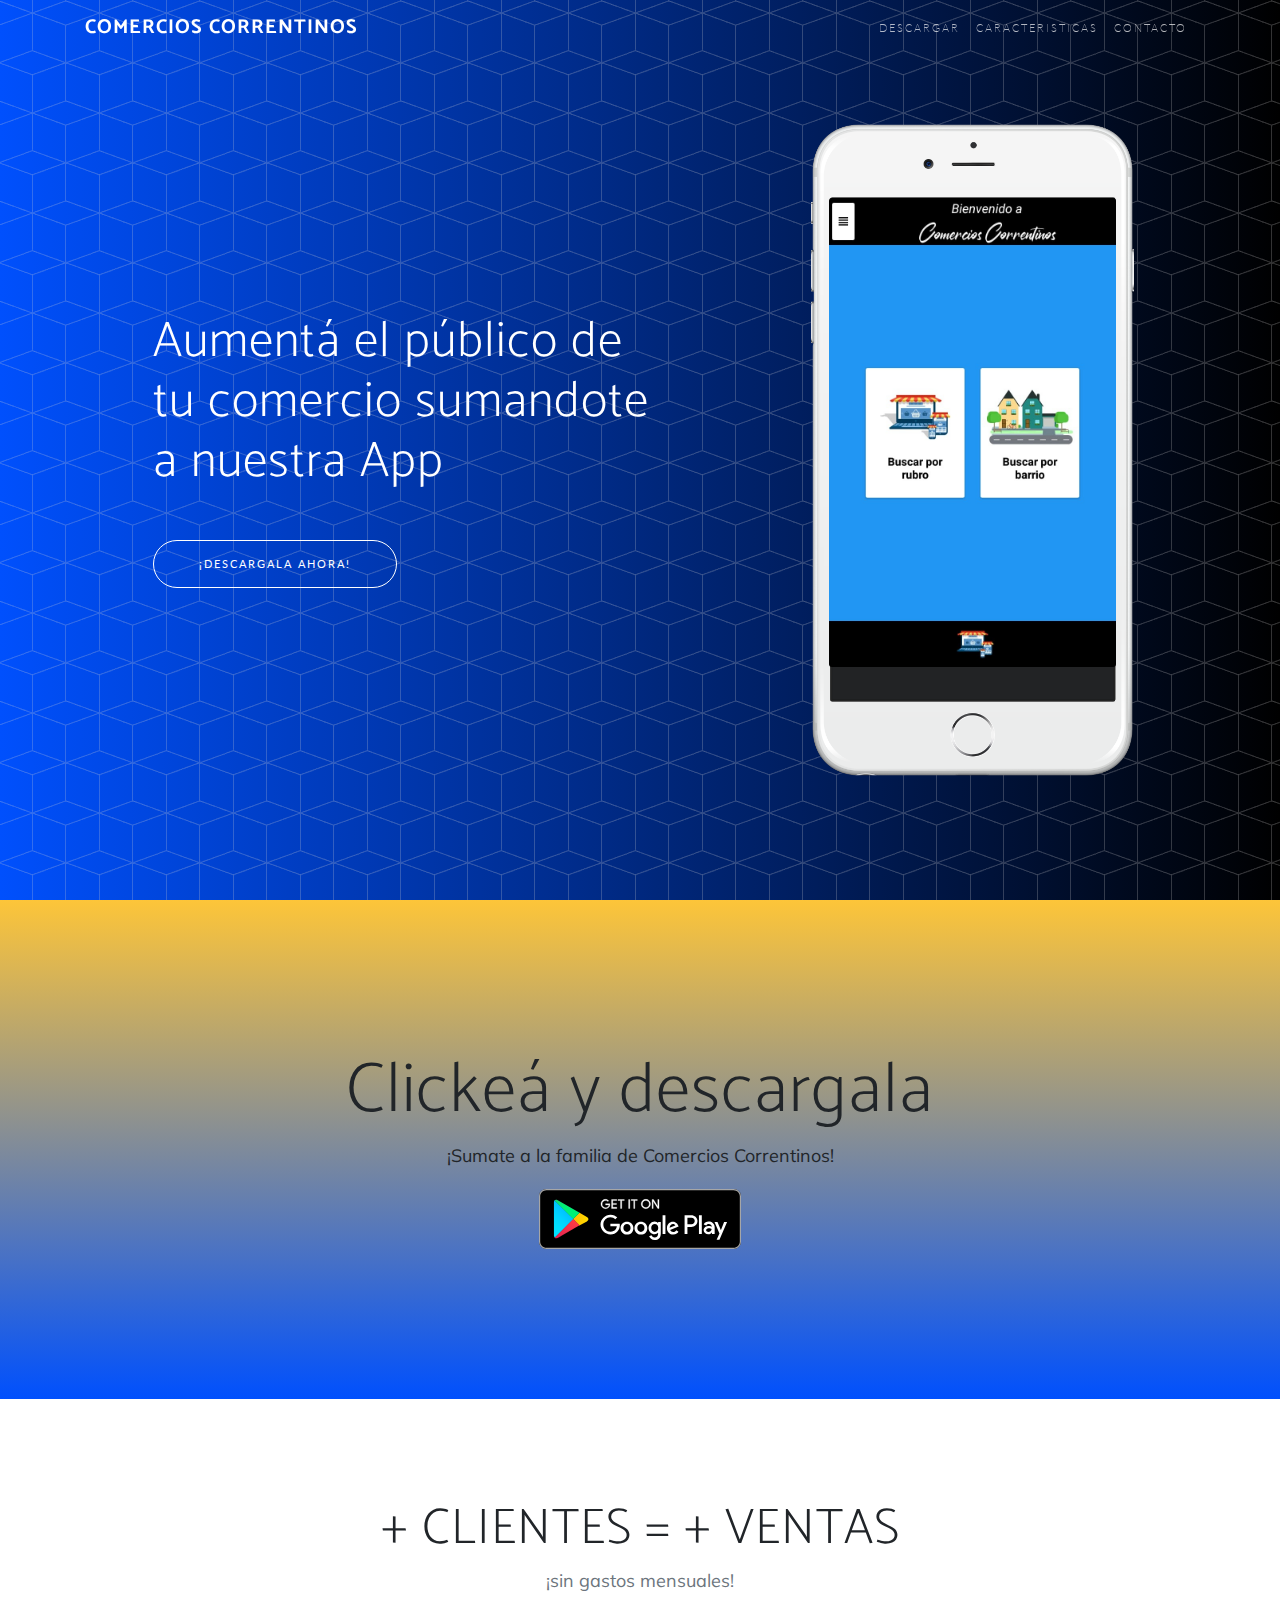
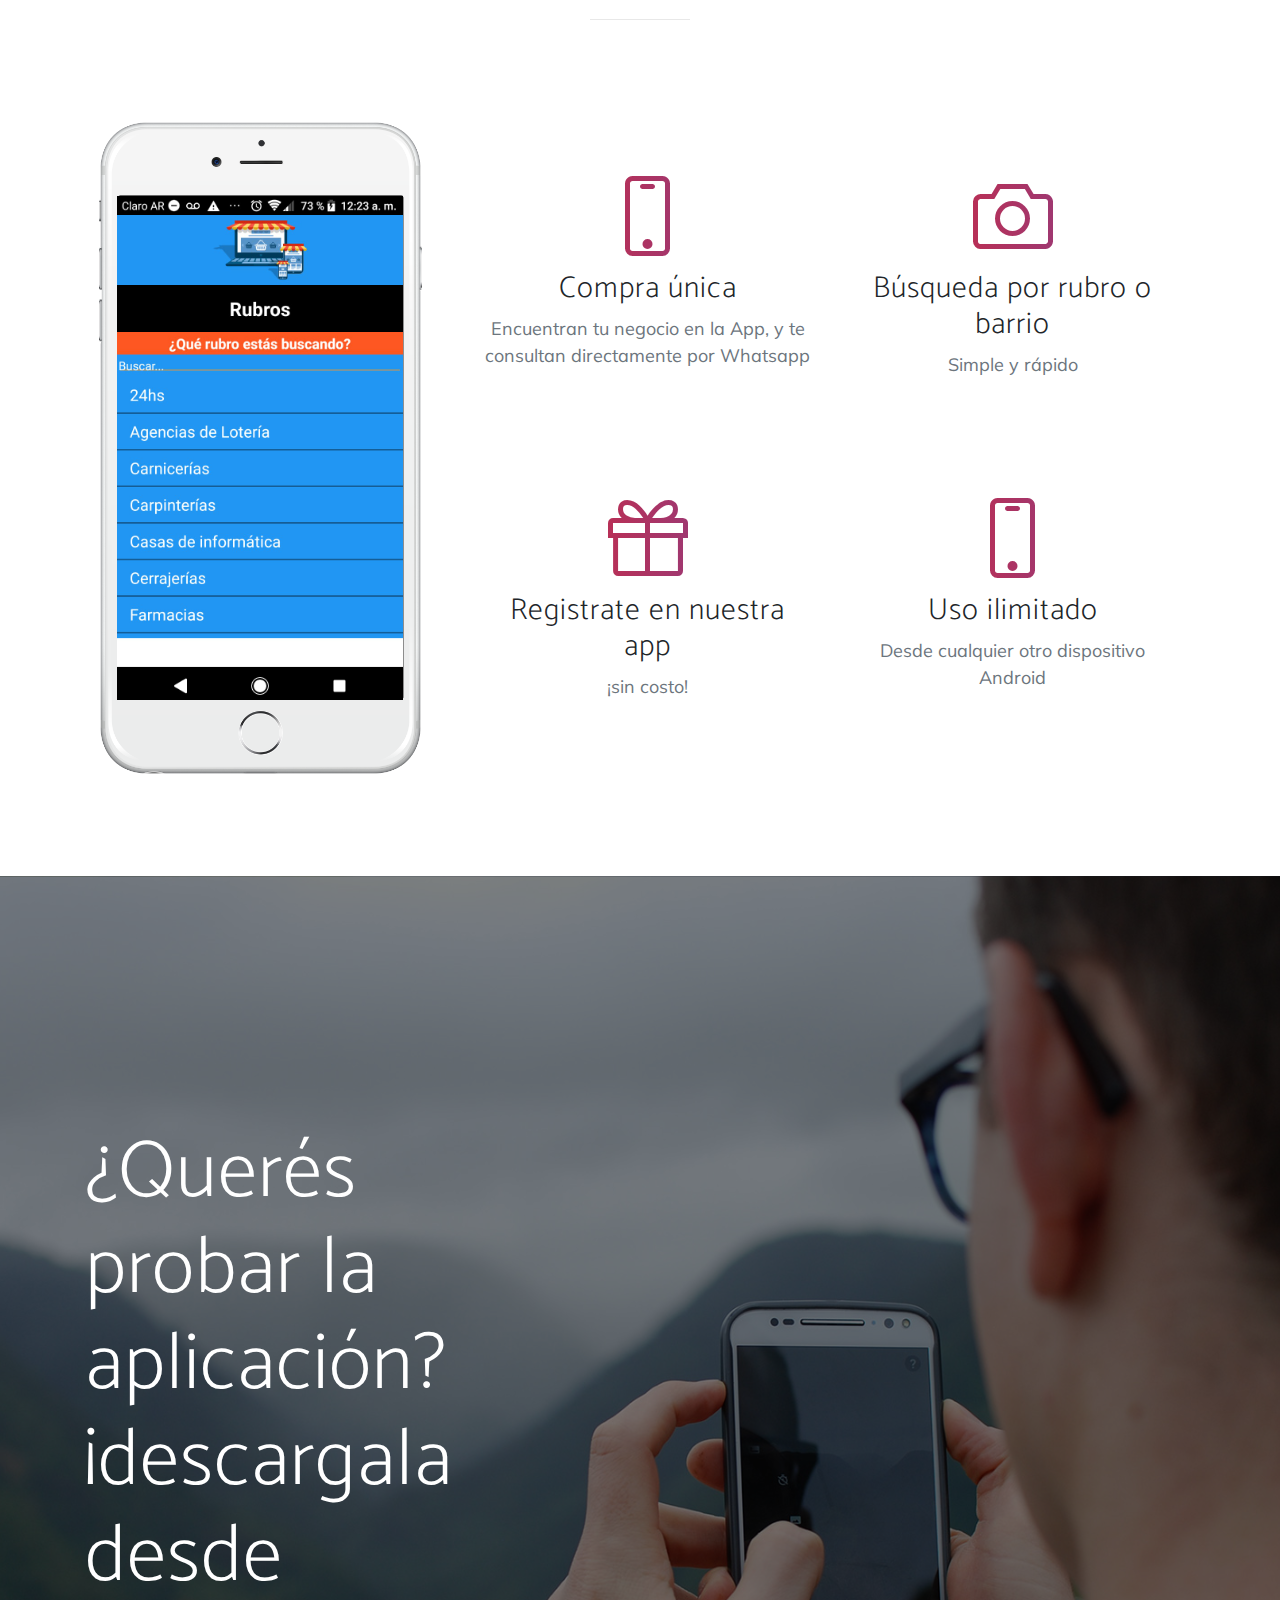
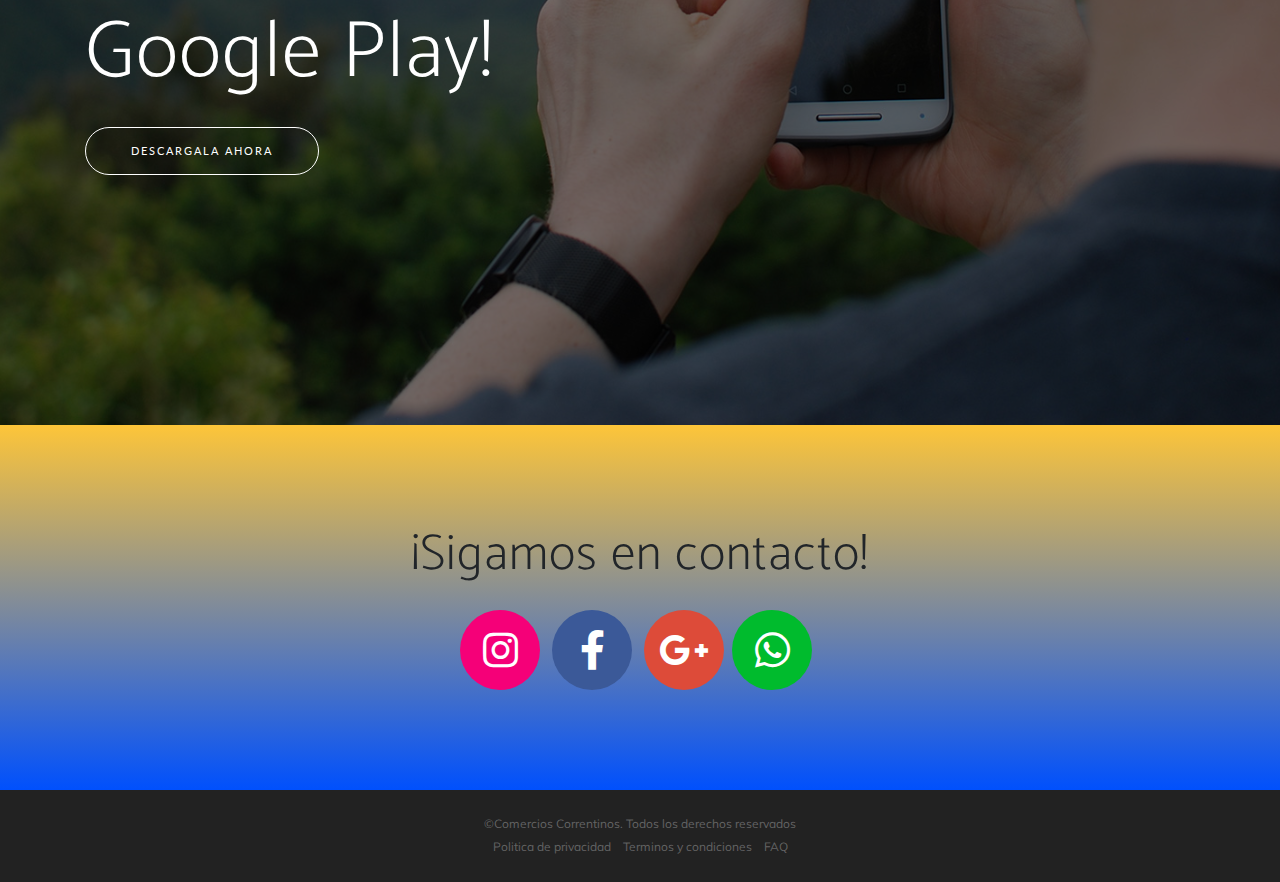
==== index.html @ ee70cb49 "Add files via upload" ====
<!DOCTYPE html>
<html lang="es">

<head>

  <meta charset="utf-8">
  <meta name="viewport" content="width=device-width, initial-scale=1, shrink-to-fit=no">
  <meta name="description" content="">
  <meta name="author" content="">
  <link rel="icon" type="image/x-icon" href="img/isologo negro.png"/>

  <title>comercios Correntinos</title>

  <!-- Bootstrap core CSS -->
  <link href="vendor/bootstrap/css/bootstrap.min.css" rel="stylesheet">

  <!-- Custom fonts for this template -->
  <link href="vendor/fontawesome-free/css/all.min.css" rel="stylesheet">
  <link rel="stylesheet" href="vendor/simple-line-icons/css/simple-line-icons.css">
  <link href="https://fonts.googleapis.com/css?family=Lato" rel="stylesheet">
  <link href="https://fonts.googleapis.com/css?family=Catamaran:100,200,300,400,500,600,700,800,900" rel="stylesheet">
  <link href="https://fonts.googleapis.com/css?family=Muli" rel="stylesheet">

  <!-- Plugin CSS -->
  <link rel="stylesheet" href="device-mockups/device-mockups.min.css">

  <!-- Custom styles for this template -->
  <link href="css/new-age.css" rel="stylesheet">

</head>

<body id="page-top">

  <!-- Navigation -->
  <nav class="navbar navbar-expand-lg navbar-light fixed-top" id="mainNav">
    <div class="container">
      <a class="navbar-brand js-scroll-trigger" href="#page-top">COMERCIOS CORRENTINOS</a>
      <button class="navbar-toggler navbar-toggler-right" type="button" data-toggle="collapse" data-target="#navbarResponsive" aria-controls="navbarResponsive" aria-expanded="false" aria-label="Toggle navigation">
        Menú
        <i class="fas fa-bars"></i>
      </button>
      <div class="collapse navbar-collapse" id="navbarResponsive">
        <ul class="navbar-nav ml-auto">
          <li class="nav-item">
            <a class="nav-link js-scroll-trigger" href="#download">Descargar</a>
          </li>
          <li class="nav-item">
            <a class="nav-link js-scroll-trigger" href="#features">Caracteristicas</a>
          </li>
          <li class="nav-item">
            <a class="nav-link js-scroll-trigger" href="#contact">Contacto</a>
          </li>
        </ul>
      </div>
    </div>
  </nav>

  <header class="masthead">
    <div class="container h-100">
      <div class="row h-100">
        <div class="col-lg-7 my-auto">
          <div class="header-content mx-auto">
            <h1 class="mb-5">Aumentá el público de tu comercio sumandote a nuestra App</h1>
            <a href="https://play.google.com/store/apps/details?id=io.kodular.delgadolaureano.Controlbarriles_DEMO&hl=es-419" class="btn btn-outline btn-xl js-scroll-trigger">¡Descargala ahora!</a>
          </div>
        </div>
        <div class="col-lg-5 my-auto">
          <div class="device-container">
            <div class="device-mockup iphone6_plus portrait white">
              <div class="device">
                <div class="screen">
                  <!-- Demo image for screen mockup, you can put an image here, some HTML, an animation, video, or anything else! -->
                  <img src="img/11.jpeg" class="img-fluid" alt="">
                </div>
                <div class="button">
                  <!-- You can hook the "home button" to some JavaScript events or just remove it -->
                </div>
              </div>
            </div>
          </div>
        </div>
      </div>
    </div>
  </header>

  <section class="download bg-primary text-center" id="download">
    <div class="container">
      <div class="row">
        <div class="col-md-8 mx-auto">
          <h2 class="section-heading">Clickeá y descargala</h2>
          <p>¡Sumate a la familia de Comercios Correntinos!</p>
          <div class="badges">
            <a class="badge-link" href="https://play.google.com/store/apps/details?id=io.kodular.delgadolaureano.Controlbarriles_DEMO&hl=es-419"><img src="img/google-play-badge.svg" alt=""></a>
          </div>
        </div>
      </div>
    </div>
  </section>

  <section class="features" id="features">
    <div class="container">
      <div class="section-heading text-center">
        <h2>+ CLIENTES = + VENTAS</h2>
        <p class="text-muted">¡sin gastos mensuales!</p>
        <hr>
      </div>
      <div class="row">
        <div class="col-lg-4 my-auto">
          <div class="device-container">
            <div class="device-mockup iphone6_plus portrait white">
              <div class="device">
                <div class="screen">
                  <!-- Demo image for screen mockup, you can put an image here, some HTML, an animation, video, or anything else! -->
                  <img src="img/12.jpeg" class="img-fluid" alt="">
                </div>
                <div class="button">
                  <!-- You can hook the "home button" to some JavaScript events or just remove it -->
                </div>
              </div>
            </div>
          </div>
        </div>
        <div class="col-lg-8 my-auto">
          <div class="container-fluid">
            <div class="row">
              <div class="col-lg-6">
                <div class="feature-item">
                  <i class="icon-screen-smartphone text-primary"></i>
                  <h3>Compra única</h3>
                  <p class="text-muted">Encuentran tu negocio en la App, y te consultan directamente por Whatsapp</p>
                </div>
              </div>
              <div class="col-lg-6">
                <div class="feature-item">
                  <i class="icon-camera text-primary"></i>
                  <h3>Búsqueda por rubro o barrio
                  </h3>
                  <p class="text-muted">Simple y rápido</p>
                </div>
              </div>
            </div>
            <div class="row">
              <div class="col-lg-6">
                <div class="feature-item">
                  <i class="icon-present text-primary"></i>
                  <h3>Registrate en nuestra app</h3>
                  <p class="text-muted">¡sin costo!</p>
                </div>
              </div>
              <div class="col-lg-6">
                <div class="feature-item">
                  <i class="icon-screen-smartphone text-primary"></i>
                  <h3>Uso ilimitado</h3>
                  <p class="text-muted">Desde cualquier otro dispositivo Android</p>
                </div>
              </div>
            </div>
          </div>
        </div>
      </div>
    </div>
  </section>

  <section class="cta">
    <div class="cta-content">
      <div class="container">
        <h2>¿Querés probar la aplicación?<br>¡descargala desde Google Play!</h2>
        <a href="https://api.whatsapp.com/send?phone=5492235914107&text=Hola!%20Quisiera%20comenzar%20con%20el%20pediodo%20de%20prueba%20gratuito%20de%20la%20App%20Tracker%20de%20Barriles" class="btn btn-outline btn-xl js-scroll-trigger">Descargala ahora</a>
      </div>
    </div>
    <div class="overlay"></div>
  </section>

  <section class="contact bg-primary" id="contact">
    <div class="container">
      <h2>¡Sigamos en contacto!</h2>
      <ul class="list-inline list-social">
        <li class="list-inline-item social-twitter">
          <a href="https://instagram.com/lombokcerveza?igshid=iokoqyl938g8">
            <i class="fab fa-instagram"></i>
          </a>
        </li>
        <li class="list-inline-item social-facebook">
          <a href="http://www.facebook.com/lombokcerveza">
            <i class="fab fa-facebook-f"></i>
          </a>
        </li>
        <li class="list-inline-item social-google-plus">
          <a href="mailto:cervezalomboks@gmail.com">
            <i class="fab fa-google-plus-g"></i>
                      </a>
                      <li class="list-inline-item social-whatsapp">
          <a href="http://wa.me/5492235914107">
            <i class="fab fa-whatsapp"></i>
        </li>
          </a>
        </li>
      </ul>
    </div>
  </section>

  <footer>
    <div class="container">
      <p>&copy;Comercios Correntinos. Todos los derechos reservados</p>
      <ul class="list-inline">
        <li class="list-inline-item">
          <a href="#">Politica de privacidad</a>
        </li>
        <li class="list-inline-item">
          <a href="#">Terminos y condiciones</a>
        </li>
        <li class="list-inline-item">
          <a href="#">FAQ</a>
        </li>
      </ul>
    </div>
  </footer>

  <!-- Bootstrap core JavaScript -->
  <script src="vendor/jquery/jquery.min.js"></script>
  <script src="vendor/bootstrap/js/bootstrap.bundle.min.js"></script>

  <!-- Plugin JavaScript -->
  <script src="vendor/jquery-easing/jquery.easing.min.js"></script>

  <!-- Custom scripts for this template -->
  <script src="js/new-age.min.js"></script>

</body>

</html>
---- vendor/simple-line-icons/css/simple-line-icons.css ----
@font-face {
  font-family: 'simple-line-icons';
  src: url('../fonts/Simple-Line-Icons.eot?v=2.4.0');
  src: url('../fonts/Simple-Line-Icons.eot?v=2.4.0#iefix') format('embedded-opentype'), url('../fonts/Simple-Line-Icons.woff2?v=2.4.0') format('woff2'), url('../fonts/Simple-Line-Icons.ttf?v=2.4.0') format('truetype'), url('../fonts/Simple-Line-Icons.woff?v=2.4.0') format('woff'), url('../fonts/Simple-Line-Icons.svg?v=2.4.0#simple-line-icons') format('svg');
  font-weight: normal;
  font-style: normal;
}
/*
 Use the following CSS code if you want to have a class per icon.
 Instead of a list of all class selectors, you can use the generic [class*="icon-"] selector, but it's slower:
*/
.icon-user,
.icon-people,
.icon-user-female,
.icon-user-follow,
.icon-user-following,
.icon-user-unfollow,
.icon-login,
.icon-logout,
.icon-emotsmile,
.icon-phone,
.icon-call-end,
.icon-call-in,
.icon-call-out,
.icon-map,
.icon-location-pin,
.icon-direction,
.icon-directions,
.icon-compass,
.icon-layers,
.icon-menu,
.icon-list,
.icon-options-vertical,
.icon-options,
.icon-arrow-down,
.icon-arrow-left,
.icon-arrow-right,
.icon-arrow-up,
.icon-arrow-up-circle,
.icon-arrow-left-circle,
.icon-arrow-right-circle,
.icon-arrow-down-circle,
.icon-check,
.icon-clock,
.icon-plus,
.icon-minus,
.icon-close,
.icon-event,
.icon-exclamation,
.icon-organization,
.icon-trophy,
.icon-screen-smartphone,
.icon-screen-desktop,
.icon-plane,
.icon-notebook,
.icon-mustache,
.icon-mouse,
.icon-magnet,
.icon-energy,
.icon-disc,
.icon-cursor,
.icon-cursor-move,
.icon-crop,
.icon-chemistry,
.icon-speedometer,
.icon-shield,
.icon-screen-tablet,
.icon-magic-wand,
.icon-hourglass,
.icon-graduation,
.icon-ghost,
.icon-game-controller,
.icon-fire,
.icon-eyeglass,
.icon-envelope-open,
.icon-envelope-letter,
.icon-bell,
.icon-badge,
.icon-anchor,
.icon-wallet,
.icon-vector,
.icon-speech,
.icon-puzzle,
.icon-printer,
.icon-present,
.icon-playlist,
.icon-pin,
.icon-picture,
.icon-handbag,
.icon-globe-alt,
.icon-globe,
.icon-folder-alt,
.icon-folder,
.icon-film,
.icon-feed,
.icon-drop,
.icon-drawer,
.icon-docs,
.icon-doc,
.icon-diamond,
.icon-cup,
.icon-calculator,
.icon-bubbles,
.icon-briefcase,
.icon-book-open,
.icon-basket-loaded,
.icon-basket,
.icon-bag,
.icon-action-undo,
.icon-action-redo,
.icon-wrench,
.icon-umbrella,
.icon-trash,
.icon-tag,
.icon-support,
.icon-frame,
.icon-size-fullscreen,
.icon-size-actual,
.icon-shuffle,
.icon-share-alt,
.icon-share,
.icon-rocket,
.icon-question,
.icon-pie-chart,
.icon-pencil,
.icon-note,
.icon-loop,
.icon-home,
.icon-grid,
.icon-graph,
.icon-microphone,
.icon-music-tone-alt,
.icon-music-tone,
.icon-earphones-alt,
.icon-earphones,
.icon-equalizer,
.icon-like,
.icon-dislike,
.icon-control-start,
.icon-control-rewind,
.icon-control-play,
.icon-control-pause,
.icon-control-forward,
.icon-control-end,
.icon-volume-1,
.icon-volume-2,
.icon-volume-off,
.icon-calendar,
.icon-bulb,
.icon-chart,
.icon-ban,
.icon-bubble,
.icon-camrecorder,
.icon-camera,
.icon-cloud-download,
.icon-cloud-upload,
.icon-envelope,
.icon-eye,
.icon-flag,
.icon-heart,
.icon-info,
.icon-key,
.icon-link,
.icon-lock,
.icon-lock-open,
.icon-magnifier,
.icon-magnifier-add,
.icon-magnifier-remove,
.icon-paper-clip,
.icon-paper-plane,
.icon-power,
.icon-refresh,
.icon-reload,
.icon-settings,
.icon-star,
.icon-symbol-female,
.icon-symbol-male,
.icon-target,
.icon-credit-card,
.icon-paypal,
.icon-social-tumblr,
.icon-social-twitter,
.icon-social-facebook,
.icon-social-instagram,
.icon-social-linkedin,
.icon-social-pinterest,
.icon-social-github,
.icon-social-google,
.icon-social-reddit,
.icon-social-skype,
.icon-social-dribbble,
.icon-social-behance,
.icon-social-foursqare,
.icon-social-soundcloud,
.icon-social-spotify,
.icon-social-stumbleupon,
.icon-social-youtube,
.icon-social-dropbox,
.icon-social-vkontakte,
.icon-social-steam {
  font-family: 'simple-line-icons';
  speak: none;
  font-style: normal;
  font-weight: normal;
  font-variant: normal;
  text-transform: none;
  line-height: 1;
  /* Better Font Rendering =========== */
  -webkit-font-smoothing: antialiased;
  -moz-osx-font-smoothing: grayscale;
}
.icon-user:before {
  content: "\e005";
}
.icon-people:before {
  content: "\e001";
}
.icon-user-female:before {
  content: "\e000";
}
.icon-user-follow:before {
  content: "\e002";
}
.icon-user-following:before {
  content: "\e003";
}
.icon-user-unfollow:before {
  content: "\e004";
}
.icon-login:before {
  content: "\e066";
}
.icon-logout:before {
  content: "\e065";
}
.icon-emotsmile:before {
  content: "\e021";
}
.icon-phone:before {
  content: "\e600";
}
.icon-call-end:before {
  content: "\e048";
}
.icon-call-in:before {
  content: "\e047";
}
.icon-call-out:before {
  content: "\e046";
}
.icon-map:before {
  content: "\e033";
}
.icon-location-pin:before {
  content: "\e096";
}
.icon-direction:before {
  content: "\e042";
}
.icon-directions:before {
  content: "\e041";
}
.icon-compass:before {
  content: "\e045";
}
.icon-layers:before {
  content: "\e034";
}
.icon-menu:before {
  content: "\e601";
}
.icon-list:before {
  content: "\e067";
}
.icon-options-vertical:before {
  content: "\e602";
}
.icon-options:before {
  content: "\e603";
}
.icon-arrow-down:before {
  content: "\e604";
}
.icon-arrow-left:before {
  content: "\e605";
}
.icon-arrow-right:before {
  content: "\e606";
}
.icon-arrow-up:before {
  content: "\e607";
}
.icon-arrow-up-circle:before {
  content: "\e078";
}
.icon-arrow-left-circle:before {
  content: "\e07a";
}
.icon-arrow-right-circle:before {
  content: "\e079";
}
.icon-arrow-down-circle:before {
  content: "\e07b";
}
.icon-check:before {
  content: "\e080";
}
.icon-clock:before {
  content: "\e081";
}
.icon-plus:before {
  content: "\e095";
}
.icon-minus:before {
  content: "\e615";
}
.icon-close:before {
  content: "\e082";
}
.icon-event:before {
  content: "\e619";
}
.icon-exclamation:before {
  content: "\e617";
}
.icon-organization:before {
  content: "\e616";
}
.icon-trophy:before {
  content: "\e006";
}
.icon-screen-smartphone:before {
  content: "\e010";
}
.icon-screen-desktop:before {
  content: "\e011";
}
.icon-plane:before {
  content: "\e012";
}
.icon-notebook:before {
  content: "\e013";
}
.icon-mustache:before {
  content: "\e014";
}
.icon-mouse:before {
  content: "\e015";
}
.icon-magnet:before {
  content: "\e016";
}
.icon-energy:before {
  content: "\e020";
}
.icon-disc:before {
  content: "\e022";
}
.icon-cursor:before {
  content: "\e06e";
}
.icon-cursor-move:before {
  content: "\e023";
}
.icon-crop:before {
  content: "\e024";
}
.icon-chemistry:before {
  content: "\e026";
}
.icon-speedometer:before {
  content: "\e007";
}
.icon-shield:before {
  content: "\e00e";
}
.icon-screen-tablet:before {
  content: "\e00f";
}
.icon-magic-wand:before {
  content: "\e017";
}
.icon-hourglass:before {
  content: "\e018";
}
.icon-graduation:before {
  content: "\e019";
}
.icon-ghost:before {
  content: "\e01a";
}
.icon-game-controller:before {
  content: "\e01b";
}
.icon-fire:before {
  content: "\e01c";
}
.icon-eyeglass:before {
  content: "\e01d";
}
.icon-envelope-open:before {
  content: "\e01e";
}
.icon-envelope-letter:before {
  content: "\e01f";
}
.icon-bell:before {
  content: "\e027";
}
.icon-badge:before {
  content: "\e028";
}
.icon-anchor:before {
  content: "\e029";
}
.icon-wallet:before {
  content: "\e02a";
}
.icon-vector:before {
  content: "\e02b";
}
.icon-speech:before {
  content: "\e02c";
}
.icon-puzzle:before {
  content: "\e02d";
}
.icon-printer:before {
  content: "\e02e";
}
.icon-present:before {
  content: "\e02f";
}
.icon-playlist:before {
  content: "\e030";
}
.icon-pin:before {
  content: "\e031";
}
.icon-picture:before {
  content: "\e032";
}
.icon-handbag:before {
  content: "\e035";
}
.icon-globe-alt:before {
  content: "\e036";
}
.icon-globe:before {
  content: "\e037";
}
.icon-folder-alt:before {
  content: "\e039";
}
.icon-folder:before {
  content: "\e089";
}
.icon-film:before {
  content: "\e03a";
}
.icon-feed:before {
  content: "\e03b";
}
.icon-drop:before {
  content: "\e03e";
}
.icon-drawer:before {
  content: "\e03f";
}
.icon-docs:before {
  content: "\e040";
}
.icon-doc:before {
  content: "\e085";
}
.icon-diamond:before {
  content: "\e043";
}
.icon-cup:before {
  content: "\e044";
}
.icon-calculator:before {
  content: "\e049";
}
.icon-bubbles:before {
  content: "\e04a";
}
.icon-briefcase:before {
  content: "\e04b";
}
.icon-book-open:before {
  content: "\e04c";
}
.icon-basket-loaded:before {
  content: "\e04d";
}
.icon-basket:before {
  content: "\e04e";
}
.icon-bag:before {
  content: "\e04f";
}
.icon-action-undo:before {
  content: "\e050";
}
.icon-action-redo:before {
  content: "\e051";
}
.icon-wrench:before {
  content: "\e052";
}
.icon-umbrella:before {
  content: "\e053";
}
.icon-trash:before {
  content: "\e054";
}
.icon-tag:before {
  content: "\e055";
}
.icon-support:before {
  content: "\e056";
}
.icon-frame:before {
  content: "\e038";
}
.icon-size-fullscreen:before {
  content: "\e057";
}
.icon-size-actual:before {
  content: "\e058";
}
.icon-shuffle:before {
  content: "\e059";
}
.icon-share-alt:before {
  content: "\e05a";
}
.icon-share:before {
  content: "\e05b";
}
.icon-rocket:before {
  content: "\e05c";
}
.icon-question:before {
  content: "\e05d";
}
.icon-pie-chart:before {
  content: "\e05e";
}
.icon-pencil:before {
  content: "\e05f";
}
.icon-note:before {
  content: "\e060";
}
.icon-loop:before {
  content: "\e064";
}
.icon-home:before {
  content: "\e069";
}
.icon-grid:before {
  content: "\e06a";
}
.icon-graph:before {
  content: "\e06b";
}
.icon-microphone:before {
  content: "\e063";
}
.icon-music-tone-alt:before {
  content: "\e061";
}
.icon-music-tone:before {
  content: "\e062";
}
.icon-earphones-alt:before {
  content: "\e03c";
}
.icon-earphones:before {
  content: "\e03d";
}
.icon-equalizer:before {
  content: "\e06c";
}
.icon-like:before {
  content: "\e068";
}
.icon-dislike:before {
  content: "\e06d";
}
.icon-control-start:before {
  content: "\e06f";
}
.icon-control-rewind:before {
  content: "\e070";
}
.icon-control-play:before {
  content: "\e071";
}
.icon-control-pause:before {
  content: "\e072";
}
.icon-control-forward:before {
  content: "\e073";
}
.icon-control-end:before {
  content: "\e074";
}
.icon-volume-1:before {
  content: "\e09f";
}
.icon-volume-2:before {
  content: "\e0a0";
}
.icon-volume-off:before {
  content: "\e0a1";
}
.icon-calendar:before {
  content: "\e075";
}
.icon-bulb:before {
  content: "\e076";
}
.icon-chart:before {
  content: "\e077";
}
.icon-ban:before {
  content: "\e07c";
}
.icon-bubble:before {
  content: "\e07d";
}
.icon-camrecorder:before {
  content: "\e07e";
}
.icon-camera:before {
  content: "\e07f";
}
.icon-cloud-download:before {
  content: "\e083";
}
.icon-cloud-upload:before {
  content: "\e084";
}
.icon-envelope:before {
  content: "\e086";
}
.icon-eye:before {
  content: "\e087";
}
.icon-flag:before {
  content: "\e088";
}
.icon-heart:before {
  content: "\e08a";
}
.icon-info:before {
  content: "\e08b";
}
.icon-key:before {
  content: "\e08c";
}
.icon-link:before {
  content: "\e08d";
}
.icon-lock:before {
  content: "\e08e";
}
.icon-lock-open:before {
  content: "\e08f";
}
.icon-magnifier:before {
  content: "\e090";
}
.icon-magnifier-add:before {
  content: "\e091";
}
.icon-magnifier-remove:before {
  content: "\e092";
}
.icon-paper-clip:before {
  content: "\e093";
}
.icon-paper-plane:before {
  content: "\e094";
}
.icon-power:before {
  content: "\e097";
}
.icon-refresh:before {
  content: "\e098";
}
.icon-reload:before {
  content: "\e099";
}
.icon-settings:before {
  content: "\e09a";
}
.icon-star:before {
  content: "\e09b";
}
.icon-symbol-female:before {
  content: "\e09c";
}
.icon-symbol-male:before {
  content: "\e09d";
}
.icon-target:before {
  content: "\e09e";
}
.icon-credit-card:before {
  content: "\e025";
}
.icon-paypal:before {
  content: "\e608";
}
.icon-social-tumblr:before {
  content: "\e00a";
}
.icon-social-twitter:before {
  content: "\e009";
}
.icon-social-facebook:before {
  content: "\e00b";
}
.icon-social-instagram:before {
  content: "\e609";
}
.icon-social-linkedin:before {
  content: "\e60a";
}
.icon-social-pinterest:before {
  content: "\e60b";
}
.icon-social-github:before {
  content: "\e60c";
}
.icon-social-google:before {
  content: "\e60d";
}
.icon-social-reddit:before {
  content: "\e60e";
}
.icon-social-skype:before {
  content: "\e60f";
}
.icon-social-dribbble:before {
  content: "\e00d";
}
.icon-social-behance:before {
  content: "\e610";
}
.icon-social-foursqare:before {
  content: "\e611";
}
.icon-social-soundcloud:before {
  content: "\e612";
}
.icon-social-spotify:before {
  content: "\e613";
}
.icon-social-stumbleupon:before {
  content: "\e614";
}
.icon-social-youtube:before {
  content: "\e008";
}
.icon-social-dropbox:before {
  content: "\e00c";
}
.icon-social-vkontakte:before {
  content: "\e618";
}
.icon-social-steam:before {
  content: "\e620";
}
---- device-mockups/device-mockups.min.css ----
.device-mockup{position:relative;width:100%;padding-bottom:61.775701%}.device-mockup>.device{position:absolute;top:0;bottom:0;left:0;right:0;width:100%;height:100%;background-size:100% 100%;background-repeat:no-repeat;background-image:url(macbook/macbook.png)}.device-mockup>.device>.screen{position:absolute;top:11.0438729%;bottom:14.6747352%;left:13.364486%;right:13.364486%;overflow:hidden}.device-mockup>.device>.button{position:absolute;top:0;left:0;display:none;overflow:hidden;border-radius:100%;-webkit-border-radius:100%;-moz-border-radius:100%;cursor:pointer}.device-mockup.imac{padding-bottom:81.230769%}.device-mockup.imac>.device{background-image:url(imac/imac.png)}.device-mockup.imac>.device>.screen{top:8.20707071%;bottom:31.6919192%;left:6.61538462%;right:6.61538462%}.device-mockup.macbook{padding-bottom:61.775701%}.device-mockup.macbook>.device{background-image:url(macbook/macbook.png)}.device-mockup.macbook>.device>.screen{top:11.0438729%;bottom:14.6747352%;left:13.364486%;right:13.364486%}.device-mockup.macbook_2015{padding-bottom:57.5%}.device-mockup.macbook_2015.grey>.device,.device-mockup.macbook_2015>.device{background-image:url(macbook_2015/grey.png)}.device-mockup.macbook_2015.silver>.device,.device-mockup.macbook_2015>.device{background-image:url(macbook_2015/silver.png)}.device-mockup.macbook_2015.gold>.device,.device-mockup.macbook_2015>.device{background-image:url(macbook_2015/gold.png)}.device-mockup.macbook_2015>.device>.screen{top:7.5%;bottom:10.9%;left:12.46%;right:12.56%}.device-mockup.iphone5,.device-mockup.iphone5.portrait{padding-bottom:210.57%}.device-mockup.iphone5.landscape{padding-bottom:47.49%}.device-mockup.iphone5.black>.device,.device-mockup.iphone5.portrait.black>.device,.device-mockup.iphone5>.device{background-image:url(iphone5/iphone5_port_black.png)}.device-mockup.iphone5.landscape.black>.device,.device-mockup.iphone5.landscape>.device{background-image:url(iphone5/iphone5_land_black.png)}.device-mockup.iphone5.portrait.white>.device,.device-mockup.iphone5.white>.device{background-image:url(iphone5/iphone5_port_white.png)}.device-mockup.iphone5.landscape.white>.device{background-image:url(iphone5/iphone5_land_white.png)}.device-mockup.iphone5.portrait>.device>.screen,.device-mockup.iphone5>.device>.screen{top:14.78%;bottom:13.78%;left:8.77%;right:7.77%}.device-mockup.iphone5.landscape>.device>.screen{top:7.422488%;bottom:8.422488%;left:14.919127%;right:14.019127%}.device-mockup.iphone5.portrait>.device>.button,.device-mockup.iphone5>.device>.button{display:block;top:88.3%;bottom:2.5%;left:40%;right:40%}.device-mockup.iphone5.landscape>.device>.button{display:block;top:40%;bottom:41%;left:88.4%;right:2.3%}.device-mockup.iphone_se,.device-mockup.iphone_se.portrait{padding-bottom:209.83%}.device-mockup.iphone_se.landscape{padding-bottom:47.66%}.device-mockup.iphone_se.black>.device,.device-mockup.iphone_se.portrait.black>.device,.device-mockup.iphone_se>.device{background-image:url(iphone_se/iphone_se_port_black.png)}.device-mockup.iphone_se.landscape.black>.device,.device-mockup.iphone_se.landscape>.device{background-image:url(iphone_se/iphone_se_land_black.png)}.device-mockup.iphone_se.portrait.white>.device,.device-mockup.iphone_se.white>.device{background-image:url(iphone_se/iphone_se_port_white.png)}.device-mockup.iphone_se.landscape.white>.device{background-image:url(iphone_se/iphone_se_land_white.png)}.device-mockup.iphone_se.gold>.device,.device-mockup.iphone_se.portrait.gold>.device{background-image:url(iphone_se/iphone_se_port_gold.png)}.device-mockup.iphone_se.landscape.gold>.device{background-image:url(iphone_se/iphone_se_land_gold.png)}.device-mockup.iphone_se.portrait.rose>.device,.device-mockup.iphone_se.rose>.device{background-image:url(iphone_se/iphone_se_port_rose.png)}.device-mockup.iphone_se.landscape.rose>.device{background-image:url(iphone_se/iphone_se_land_rose.png)}.device-mockup.iphone_se.portrait>.device>.screen,.device-mockup.iphone_se>.device>.screen{top:16.28%;bottom:16.28%;left:11.77%;right:11.77%}.device-mockup.iphone_se.landscape>.device>.screen{top:11.722488%;bottom:11.722488%;left:16.0191273%;right:16.0191273%}.device-mockup.iphone_se.portrait>.device>.button,.device-mockup.iphone_se>.device>.button{display:block;top:86.3%;bottom:5.5%;left:42%;right:42%}.device-mockup.iphone_se.landscape>.device>.button{display:block;top:42%;bottom:42%;left:86.4%;right:5.1%}.device-mockup.iphone6,.device-mockup.iphone6.portrait{padding-bottom:207.19%}.device-mockup.iphone6.landscape{padding-bottom:48.76%}.device-mockup.iphone6.black>.device,.device-mockup.iphone6.portrait.black>.device,.device-mockup.iphone6>.device{background-image:url(iphone_6/iphone_6_port_black.png)}.device-mockup.iphone6.landscape.black>.device,.device-mockup.iphone6.landscape>.device{background-image:url(iphone_6/iphone_6_land_black.png)}.device-mockup.iphone6.portrait.white>.device,.device-mockup.iphone6.white>.device{background-image:url(iphone_6/iphone_6_port_white.png)}.device-mockup.iphone6.landscape.white>.device{background-image:url(iphone_6/iphone_6_land_white.png)}.device-mockup.iphone6.gold>.device,.device-mockup.iphone6.portrait.gold>.device{background-image:url(iphone_6/iphone_6_port_gold.png)}.device-mockup.iphone6.landscape.gold>.device{background-image:url(iphone_6/iphone_6_land_gold.png)}.device-mockup.iphone6.portrait>.device>.screen,.device-mockup.iphone6>.device>.screen{top:12.58%;bottom:12.88%;left:6.77%;right:6.77%}.device-mockup.iphone6.landscape>.device>.screen{top:6.77%;bottom:6.77%;left:12.58%;right:12.88%}.device-mockup.iphone6.portrait>.device>.button,.device-mockup.iphone6>.device>.button{display:block;top:88.6%;bottom:3.2%;left:42%;right:42%}.device-mockup.iphone6.landscape>.device>.button{display:block;top:42%;bottom:42%;left:88.6%;right:3.2%}.device-mockup.iphone6_plus,.device-mockup.iphone6_plus.portrait{padding-bottom:201.76%}.device-mockup.iphone6_plus.landscape{padding-bottom:49.56%}.device-mockup.iphone6_plus.black>.device,.device-mockup.iphone6_plus.portrait.black>.device,.device-mockup.iphone6_plus>.device{background-image:url(iphone_6_plus/iphone_6_plus_black_port.png)}.device-mockup.iphone6_plus.landscape.black>.device,.device-mockup.iphone6_plus.landscape>.device{background-image:url(iphone_6_plus/iphone_6_plus_black_land.png)}.device-mockup.iphone6_plus.portrait.white>.device,.device-mockup.iphone6_plus.white>.device{background-image:url(iphone_6_plus/iphone_6_plus_white_port.png)}.device-mockup.iphone6_plus.landscape.white>.device{background-image:url(iphone_6_plus/iphone_6_plus_white_land.png)}.device-mockup.iphone6_plus.gold>.device,.device-mockup.iphone6_plus.portrait.gold>.device{background-image:url(iphone_6_plus/iphone_6_plus_gold_port.png)}.device-mockup.iphone6_plus.landscape.gold>.device{background-image:url(iphone_6_plus/iphone_6_plus_gold_land.png)}.device-mockup.iphone6_plus.portrait>.device>.screen,.device-mockup.iphone6_plus>.device>.screen{top:11.58%;bottom:11.58%;left:5.97%;right:5.97%}.device-mockup.iphone6_plus.landscape>.device>.screen{top:5.97%;bottom:5.97%;left:11.38%;right:11.58%}.device-mockup.iphone6_plus.portrait>.device>.button,.device-mockup.iphone6_plus>.device>.button{display:block;top:89.9%;bottom:3.2%;left:43%;right:43%}.device-mockup.iphone6_plus.landscape>.device>.button{display:block;top:43%;bottom:43%;left:89.9%;right:3.2%}.device-mockup.iphone_x,.device-mockup.iphone_x.portrait{padding-bottom:201.76%}.device-mockup.iphone_x.landscape{padding-bottom:49.56%}.device-mockup.iphone_x.black>.device,.device-mockup.iphone_x.portrait.black>.device,.device-mockup.iphone_x>.device{background-image:url(iphone_x/iphone_x_black_port.png)}.device-mockup.iphone_x.landscape.black>.device,.device-mockup.iphone_x.landscape>.device{background-image:url(iphone_x/iphone_x_black_land.png)}.device-mockup.iphone_x.portrait.white>.device,.device-mockup.iphone_x.white>.device{background-image:url(iphone_x/iphone_x_white_port.png)}.device-mockup.iphone_x.landscape.white>.device{background-image:url(iphone_x/iphone_x_white_land.png)}.device-mockup.iphone_x.portrait>.device>.screen,.device-mockup.iphone_x>.device>.screen{top:2.98%;bottom:2.98%;left:5.57%;right:5.57%}.device-mockup.iphone_x.landscape>.device>.screen{top:5.97%;bottom:5.97%;left:3%;right:3%}.device-mockup.ipad,.device-mockup.ipad.portrait{padding-bottom:128.406276%}.device-mockup.ipad.landscape{padding-bottom:79.9086758%}.device-mockup.ipad.black>.device,.device-mockup.ipad.portrait.black>.device,.device-mockup.ipad>.device{background-image:url(ipad/ipad_port_black.png)}.device-mockup.ipad.portrait.white>.device,.device-mockup.ipad.white>.device{background-image:url(ipad/ipad_port_white.png)}.device-mockup.ipad.landscape.black>.device,.device-mockup.ipad.landscape>.device{background-image:url(ipad/ipad_land_black.png)}.device-mockup.ipad.landscape.white>.device{background-image:url(ipad/ipad_land_white.png)}.device-mockup.ipad.portrait>.device>.screen,.device-mockup.ipad>.device>.screen{top:12.025723%;bottom:12.154341%;left:13.45995%;right:13.45995%}.device-mockup.ipad.landscape>.device>.screen{top:13.87755102%;bottom:13.87755102%;left:11.5459883%;right:11.5459883%}.device-mockup.ipad.portrait>.device>.button,.device-mockup.ipad>.device>.button{display:block;top:90.2%;bottom:5.5%;left:47.3%;right:47.3%}.device-mockup.ipad.landscape>.device>.button{display:block;top:47.3%;bottom:47.3%;left:90.8%;right:4.9%}.device-mockup.ipad_air,.device-mockup.ipad_air.portrait{padding-bottom:141.27%}.device-mockup.ipad_air.landscape{padding-bottom:70.79%}.device-mockup.ipad_air.grey>.device,.device-mockup.ipad_air.portrait.grey>.device,.device-mockup.ipad_air>.device{background-image:url(ipad_air/ipad_air_gray_port.png)}.device-mockup.ipad_air.portrait.silver>.device,.device-mockup.ipad_air.silver>.device{background-image:url(ipad_air/ipad_air_silver_port.png)}.device-mockup.ipad_air.landscape.grey>.device,.device-mockup.ipad_air.landscape>.device{background-image:url(ipad_air/ipad_air_gray_land.png)}.device-mockup.ipad_air.landscape.silver>.device{background-image:url(ipad_air/ipad_air_silver_land.png)}.device-mockup.ipad_air.portrait>.device>.screen,.device-mockup.ipad_air>.device>.screen{top:9.025723%;bottom:9.154341%;left:7.45995%;right:6.45995%}.device-mockup.ipad_air.landscape>.device>.screen{top:6.877551%;bottom:6.877551%;left:9.545988%;right:9.545988%}.device-mockup.ipad_air.portrait>.device>.button,.device-mockup.ipad_air>.device>.button{display:block;top:93.2%;bottom:2.5%;left:47.3%;right:47.3%}.device-mockup.ipad_air.landscape>.device>.button{display:block;top:47.3%;bottom:47.3%;left:93.1%;right:2.1%}.device-mockup.ipad_air_2,.device-mockup.ipad_air_2.portrait{padding-bottom:141.38%}.device-mockup.ipad_air_2.landscape{padding-bottom:70.73%}.device-mockup.ipad_air_2.grey>.device,.device-mockup.ipad_air_2.portrait.grey>.device,.device-mockup.ipad_air_2>.device{background-image:url(ipad_air_2/ipad_air_2_gray_port.png)}.device-mockup.ipad_air_2.portrait.silver>.device,.device-mockup.ipad_air_2.silver>.device{background-image:url(ipad_air_2/ipad_air_2_silver_port.png)}.device-mockup.ipad_air_2.gold>.device,.device-mockup.ipad_air_2.portrait.gold>.device{background-image:url(ipad_air_2/ipad_air_2_gold_port.png)}.device-mockup.ipad_air_2.landscape.grey>.device,.device-mockup.ipad_air_2.landscape>.device{background-image:url(ipad_air_2/ipad_air_2_gray_land.png)}.device-mockup.ipad_air_2.landscape.silver>.device{background-image:url(ipad_air_2/ipad_air_2_silver_land.png)}.device-mockup.ipad_air_2.landscape.gold>.device{background-image:url(ipad_air_2/ipad_air_2_gold_land.png)}.device-mockup.ipad_air_2.portrait>.device>.screen,.device-mockup.ipad_air_2>.device>.screen{top:9.025723%;bottom:8.854341%;left:6.15995%;right:6.15995%}.device-mockup.ipad_air_2.landscape>.device>.screen{top:6.277551%;bottom:6.277551%;left:8.545988%;right:8.545988%}.device-mockup.ipad_air_2.portrait>.device>.button,.device-mockup.ipad_air_2>.device>.button{display:block;top:93.2%;bottom:2.1%;left:46.3%;right:46.5%}.device-mockup.ipad_air_2.landscape>.device>.button{display:block;top:46.5%;bottom:46.8%;left:93.5%;right:1.9%}.device-mockup.ipad_pro,.device-mockup.ipad_pro.portrait{padding-bottom:138.63%}.device-mockup.ipad_pro.landscape{padding-bottom:72.14%}.device-mockup.ipad_pro.grey>.device,.device-mockup.ipad_pro.portrait.grey>.device,.device-mockup.ipad_pro>.device{background-image:url(ipad_pro/ipad_pro_port_black.png)}.device-mockup.ipad_pro.portrait.silver>.device,.device-mockup.ipad_pro.silver>.device{background-image:url(ipad_pro/ipad_pro_port_silver.png)}.device-mockup.ipad_pro.gold>.device,.device-mockup.ipad_pro.portrait.gold>.device{background-image:url(ipad_pro/ipad_pro_port_gold.png)}.device-mockup.ipad_pro.landscape.grey>.device,.device-mockup.ipad_pro.landscape>.device{background-image:url(ipad_pro/ipad_pro_land_black.png)}.device-mockup.ipad_pro.landscape.silver>.device{background-image:url(ipad_pro/ipad_pro_land_silver.png)}.device-mockup.ipad_pro.landscape.gold>.device{background-image:url(ipad_pro/ipad_pro_land_gold.png)}.device-mockup.ipad_pro.portrait>.device>.screen,.device-mockup.ipad_pro>.device>.screen{top:7.025723%;bottom:6.854341%;left:5.15995%;right:5.15995%}.device-mockup.ipad_pro.landscape>.device>.screen{top:5.177551%;bottom:5.177551%;left:6.945988%;right:6.945988%}.device-mockup.ipad_pro.portrait>.device>.button,.device-mockup.ipad_pro>.device>.button{display:block;top:94.9%;bottom:1.5%;left:47.3%;right:47.1%}.device-mockup.ipad_pro.landscape>.device>.button{display:block;top:47.5%;bottom:47.5%;left:94.8%;right:1.5%}.device-mockup.galaxy_s3,.device-mockup.galaxy_s3.portrait{padding-bottom:178.787879%}.device-mockup.galaxy_s3.landscape{padding-bottom:55.9322034%}.device-mockup.galaxy_s3.black>.device,.device-mockup.galaxy_s3.portrait.black>.device,.device-mockup.galaxy_s3>.device{background-image:url(galaxy_s3/s3_port_black.png)}.device-mockup.galaxy_s3.landscape.black>.device,.device-mockup.galaxy_s3.landscape>.device{background-image:url(galaxy_s3/s3_land_black.png)}.device-mockup.galaxy_s3.portrait.white>.device,.device-mockup.galaxy_s3.white>.device{background-image:url(galaxy_s3/s3_port_white.png)}.device-mockup.galaxy_s3.landscape.white>.device{background-image:url(galaxy_s3/s3_land_white.png)}.device-mockup.galaxy_s3.portrait>.device>.screen,.device-mockup.galaxy_s3>.device>.screen{top:12.3728814%;bottom:15.5367232%;left:13.8383838%;right:13.8383838%}.device-mockup.galaxy_s3.landscape>.device>.screen{top:13.8383838%;bottom:13.8383838%;left:12.3728814%;right:15.5367232%}.device-mockup.galaxy_s5,.device-mockup.galaxy_s5.portrait{padding-bottom:194.188862%}.device-mockup.galaxy_s5.landscape{padding-bottom:51.496259%}.device-mockup.galaxy_s5.black>.device,.device-mockup.galaxy_s5.portrait.black>.device,.device-mockup.galaxy_s5>.device{background-image:url(galaxy_s5/galaxy_s5_port_black.png)}.device-mockup.galaxy_s5.landscape.black>.device,.device-mockup.galaxy_s5.landscape>.device{background-image:url(galaxy_s5/galaxy_s5_land_black.png)}.device-mockup.galaxy_s5.portrait.white>.device,.device-mockup.galaxy_s5.white>.device{background-image:url(galaxy_s5/galaxy_s5_port_white.png)}.device-mockup.galaxy_s5.landscape.white>.device{background-image:url(galaxy_s5/galaxy_s5_land_white.png)}.device-mockup.galaxy_s5.portrait>.device>.screen,.device-mockup.galaxy_s5>.device>.screen{top:10.2%;bottom:10.1%;left:6.3%;right:6.4%}.device-mockup.galaxy_s5.landscape>.device>.screen{top:6.6%;bottom:6.2%;left:10.15%;right:10%}.device-mockup.galaxy_tab4,.device-mockup.galaxy_tab4.landscape{padding-bottom:72.689464%}.device-mockup.galaxy_tab4.black>.device,.device-mockup.galaxy_tab4.landscape.black>.device,.device-mockup.galaxy_tab4>.device{background-image:url(galaxy_tab4/galaxy_tab4_land_black.png)}.device-mockup.galaxy_tab4.landscape.white>.device,.device-mockup.galaxy_tab4.white>.device{background-image:url(galaxy_tab4/galaxy_tab4_land_white.png)}.device-mockup.galaxy_tab4.landscape>.device>.screen,.device-mockup.galaxy_tab4>.device>.screen{top:11.5%;bottom:11.5%;left:5.4%;right:5.2%}.device-mockup.lumia920,.device-mockup.lumia920.portrait{padding-bottom:172.796353%}.device-mockup.lumia920.landscape{padding-bottom:56.3330381%}.device-mockup.lumia920.portrait>.device,.device-mockup.lumia920>.device{background-image:url(lumia920/lumia920_port.png)}.device-mockup.lumia920.landscape>.device{background-image:url(lumia920/lumia920_land.png)}.device-mockup.lumia920.portrait>.device>.screen,.device-mockup.lumia920>.device>.screen{top:10.6420405%;bottom:18.9973615%;left:13.5258359%;right:13.5258359%}.device-mockup.lumia920.landscape>.device>.screen{top:12.2641509%;bottom:12.2641509%;left:10.5403012%;right:18.6005314%}.device-mockup.nexus7,.device-mockup.nexus7.portrait{padding-bottom:156.521739%}.device-mockup.nexus7.landscape{padding-bottom:63.6678201%}.device-mockup.nexus7.portrait>.device,.device-mockup.nexus7>.device{background-image:url(nexus7/nexus7_port.png)}.device-mockup.nexus7.landscape>.device{background-image:url(nexus7/nexus7_land.png)}.device-mockup.nexus7.portrait>.device>.screen,.device-mockup.nexus7>.device>.screen{top:13.1365741%;bottom:12.7893519%;left:13.7681159%;right:13.7681159%}.device-mockup.nexus7.landscape>.device>.screen{top:13.7681159%;bottom:13.7681159%;left:13.0911188%;right:13.0911188%}.device-mockup.surface,.device-mockup.surface.landscape{padding-bottom:64.7584973%}.device-mockup.surface.landscape>.device,.device-mockup.surface>.device{background-image:url(surface/surface.png)}.device-mockup.surface.landscape>.device>.screen,.device-mockup.surface>.device>.screen{top:14.5488029%;bottom:14.9171271%;left:9.36195587%;right:9.36195587%}.device-mockup.samsung_tv,.device-mockup.samsung_tv.landscape{padding-bottom:64.68%}.device-mockup.samsung_tv.landscape>.device,.device-mockup.samsung_tv>.device{background-image:url(samsung_tv/samsung_tv.png)}.device-mockup.samsung_tv.landscape>.device>.screen,.device-mockup.samsung_tv>.device>.screen{top:2.148803%;bottom:12.817127%;left:1.261956%;right:1.361956%}
---- css/new-age.css ----
/*!
 * Start Bootstrap - New Age v5.0.8 (https://startbootstrap.com/themes/new-age)
 * Copyright 2013-2020 Start Bootstrap
 * Licensed under MIT (https://github.com/StartBootstrap/startbootstrap-new-age/blob/master/LICENSE)
 */

html,
body {
  width: 100%;
  height: 100%;
}

body {
  font-family: 'Muli', 'Helvetica', 'Arial', 'sans-serif';
}

a {
  color: #0050fd;
  transition: all .35s;
}

a:hover, a:focus {
  color: #0050fd;
}

hr {
  max-width: 100px;
  margin: 25px auto 0;
  border-width: 1px;
  border-color: rgba(34, 34, 34, 0.1);
}

hr.light {
  border-color: white;
}

h1,
h2,
h3,
h4,
h5,
h6 {
  font-family: 'Catamaran', 'Helvetica', 'Arial', 'sans-serif';
  font-weight: 200;
  letter-spacing: 1px;
}

p {
  font-size: 18px;
  line-height: 1.5;
  margin-bottom: 20px;
}

section {
  padding: 100px 0;
}

section h2 {
  font-size: 50px;
}

#mainNav {
  border-color: rgba(34, 34, 34, 0.05);
  background-color: white;
  transition: all .35s;
  font-family: 'Catamaran', 'Helvetica', 'Arial', 'sans-serif';
  font-weight: 200;
  letter-spacing: 1px;
}

#mainNav .navbar-brand {
  color: WHITE;
  font-family: 'Catamaran', 'Helvetica', 'Arial', 'sans-serif';
  font-weight: bold;

  letter-spacing: 1px;
}

#mainNav .navbar-brand:hover, #mainNav .navbar-brand:focus {
  color: WHITE;
}

#mainNav .navbar-toggler {
  font-size: 12px;
  padding: 8px 10px;
  color: #222222;
}

#mainNav .navbar-nav > li > a {
  font-size: 11px;
  font-family: 'Lato', 'Helvetica', 'Arial', 'sans-serif';
  letter-spacing: 2px;
  text-transform: uppercase;
}

#mainNav .navbar-nav > li > a.active {
  color: #0050fd !important;
  background-color: transparent;
}

#mainNav .navbar-nav > li > a.active:hover {
  background-color: transparent;
}

#mainNav .navbar-nav > li > a,
#mainNav .navbar-nav > li > a:focus {
  color: #222222;
}

#mainNav .navbar-nav > li > a:hover,
#mainNav .navbar-nav > li > a:focus:hover {
  color: #0050fd;
}

@media (min-width: 992px) {
  #mainNav {
    border-color: transparent;
    background-color: transparent;
  }
  #mainNav .navbar-brand {
    color: fade(white, 70%);
  }
  #mainNav .navbar-brand:hover, #mainNav .navbar-brand:focus {
    color: white;
  }
  #mainNav .navbar-nav > li > a,
  #mainNav .navbar-nav > li > a:focus {
    color: rgba(255, 255, 255, 0.7);
  }
  #mainNav .navbar-nav > li > a:hover,
  #mainNav .navbar-nav > li > a:focus:hover {
    color: white;
  }
  #mainNav.navbar-shrink {
    border-color: rgba(34, 34, 34, 0.1);
    background-color: white;
  }
  #mainNav.navbar-shrink .navbar-brand {
    color: #222222;
  }
  #mainNav.navbar-shrink .navbar-brand:hover, #mainNav.navbar-shrink .navbar-brand:focus {
    color: #fdcc52;
  }
  #mainNav.navbar-shrink .navbar-nav > li > a,
  #mainNav.navbar-shrink .navbar-nav > li > a:focus {
    color: #222222;
  }
  #mainNav.navbar-shrink .navbar-nav > li > a:hover,
  #mainNav.navbar-shrink .navbar-nav > li > a:focus:hover {
    color: #fdcc52;
  }
}

header.masthead {
  position: relative;
  width: 100%;
  padding-top: 150px;
  padding-bottom: 100px;
  color: white;
  background: url(../img/bg-pattern.png),#000000;
  background: url(../img/bg-pattern.png),linear-gradient(to left,#000, #0050fd);

}

header.masthead .header-content {
  max-width: 500px;
  margin-bottom: 100px;
  text-align: center;
}

header.masthead .header-content h1 {
  font-size: 30px;
}

header.masthead .device-container {
  max-width: 325px;
  margin-right: auto;
  margin-left: auto;
}

header.masthead .device-container .screen img {
  border-radius: 3px;
}

@media (min-width: 992px) {
  header.masthead {
    height: 100vh;
    min-height: 775px;
    padding-top: 0;
    padding-bottom: 0;
  }
  header.masthead .header-content {
    margin-bottom: 0;
    text-align: left;
  }
  header.masthead .header-content h1 {
    font-size: 50px;
  }
  header.masthead .device-container {
    max-width: 325px;
  }
}

section.download {
  position: relative;
  padding: 150px 0;
}

section.download h2 {
  font-size: 50px;
  margin-top: 0;
}

section.download .badges .badge-link {
  display: block;
  margin-bottom: 25px;
}

section.download .badges .badge-link:last-child {
  margin-bottom: 0;
}

section.download .badges .badge-link img {
  height: 60px;
}

@media (min-width: 768px) {
  section.download .badges .badge-link {
    display: inline-block;
    margin-bottom: 0;
  }
}

@media (min-width: 768px) {
  section.download h2 {
    font-size: 70px;
  }
}

section.features .section-heading {
  margin-bottom: 100px;
}

section.features .section-heading h2 {
  margin-top: 0;
}

section.features .section-heading p {
  margin-bottom: 0;
}

section.features .device-container,
section.features .feature-item {
  max-width: 325px;
  margin: 0 auto;
}

section.features .device-container {
  margin-bottom: 100px;
}

@media (min-width: 992px) {
  section.features .device-container {
    margin-bottom: 0;
  }
}

section.features .feature-item {
  padding-top: 50px;
  padding-bottom: 50px;
  text-align: center;
}

section.features .feature-item h3 {
  font-size: 30px;
}

section.features .feature-item i {
  font-size: 80px;
  display: block;
  margin-bottom: 15px;
  background: linear-gradient(to left, #7b4397, #dc2430);
  -webkit-background-clip: text;
  background-clip: text;
  -webkit-text-fill-color: transparent;
}

section.cta {
  position: relative;
  padding: 250px 0;
  background-image: url("../img/bg-cta.jpg");
  background-position: center;
  background-size: cover;
}

section.cta .cta-content {
  position: relative;
  z-index: 1;
}

section.cta .cta-content h2 {
  font-size: 50px;
  max-width: 450px;
  margin-top: 0;
  margin-bottom: 25px;
  color: white;
}

@media (min-width: 768px) {
  section.cta .cta-content h2 {
    font-size: 80px;
  }
}

section.cta .overlay {
  position: absolute;
  top: 0;
  left: 0;
  width: 100%;
  height: 100%;
  background-color: rgba(0, 0, 0, 0.5);
}

section.contact {
  text-align: center;
}

section.contact h2 {
  margin-top: 0;
  margin-bottom: 25px;
}

section.contact h2 i {
  color: #0050fd;
}

section.contact ul.list-social {
  margin-bottom: 0;
}

section.contact ul.list-social li a {
  font-size: 40px;
  line-height: 80px;
  display: block;
  width: 80px;
  height: 80px;
  color: white;
  border-radius: 100%;
}

section.contact ul.list-social li.social-twitter a {
  background-color: #f50078;
}

section.contact ul.list-social li.social-twitter a:hover {
  background-color: #a41c54;
}

section.contact ul.list-social li.social-facebook a {
  background-color: #3b5998;
}

section.contact ul.list-social li.social-facebook a:hover {
  background-color: #344e86;
}

section.contact ul.list-social li.social-google-plus a {
  background-color: #dd4b39;
}

section.contact ul.list-social li.social-google-plus a:hover {
  background-color: #d73925;
}
section.contact ul.list-social li.social-whatsapp a {
  background-color: #00bb2d;}

section.contact ul.list-social li.social-whatsapp a:hover {
  background-color: #008000;}
  
footer {
  padding: 25px 0;
  text-align: center;
  color: rgba(255, 255, 255, 0.3);
  background-color: #222222;
}

footer p {
  font-size: 12px;
  margin: 0;
}

footer ul {
  margin-bottom: 0;
}

footer ul li a {
  font-size: 12px;
  color: rgba(255, 255, 255, 0.3);
}

footer ul li a:hover, footer ul li a:focus, footer ul li a:active, footer ul li a.active {
  text-decoration: none;
}

.bg-primary {
  background: #0050fd;
  background: linear-gradient(#fdc539,#0050fd);
}

.text-primary {
  color: #fdcc52;
}

.no-gutter > [class*='col-'] {
  padding-right: 0;
  padding-left: 0;
}

.btn-outline {
  color: white;
  border: 1px solid;
  border-color: white;
}

.btn-outline:hover, .btn-outline:focus, .btn-outline:active, .btn-outline.active {
  color: white;
  border-color: #0050fd;
  background-color: #0050fd;
}

.btn {
  border-radius: 300px;
  font-family: 'Lato', 'Helvetica', 'Arial', 'sans-serif';
  letter-spacing: 2px;
  text-transform: uppercase;
}

.btn-xl {
  font-size: 11px;
  padding: 15px 45px;
}
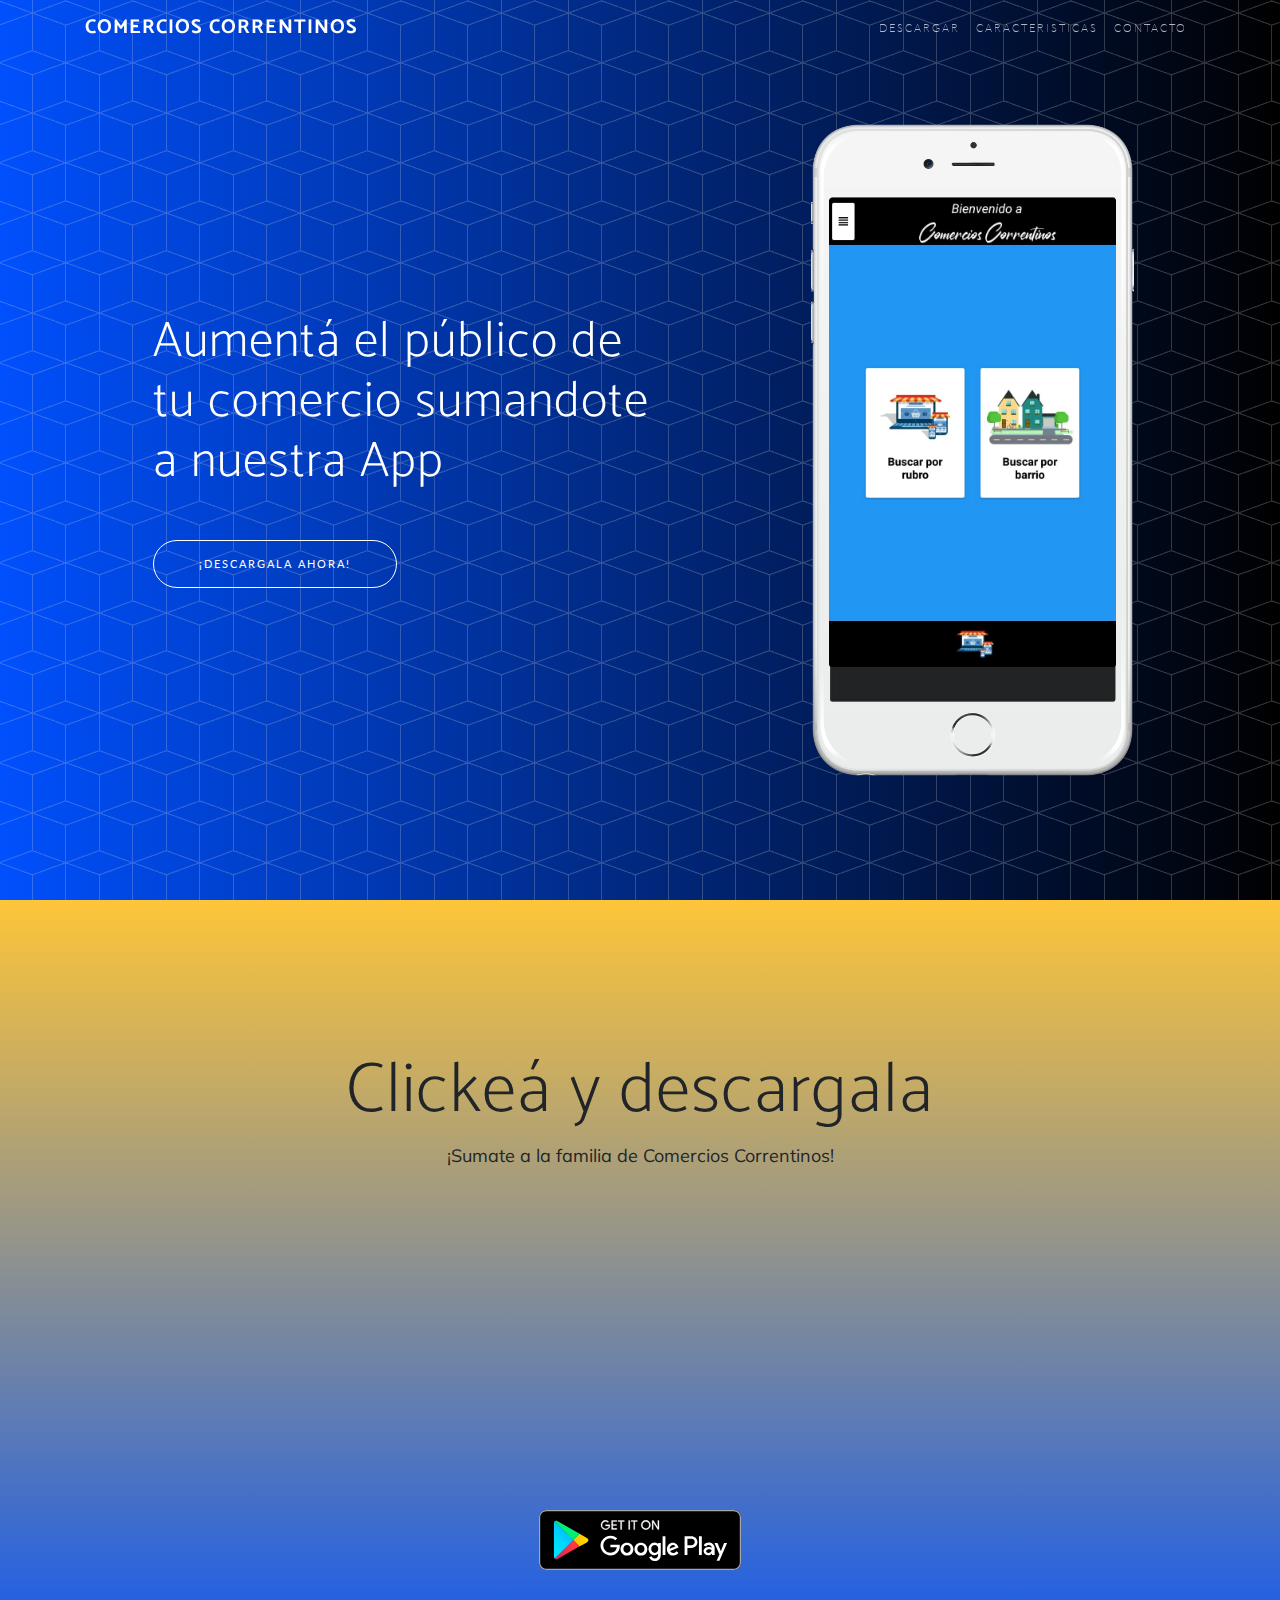
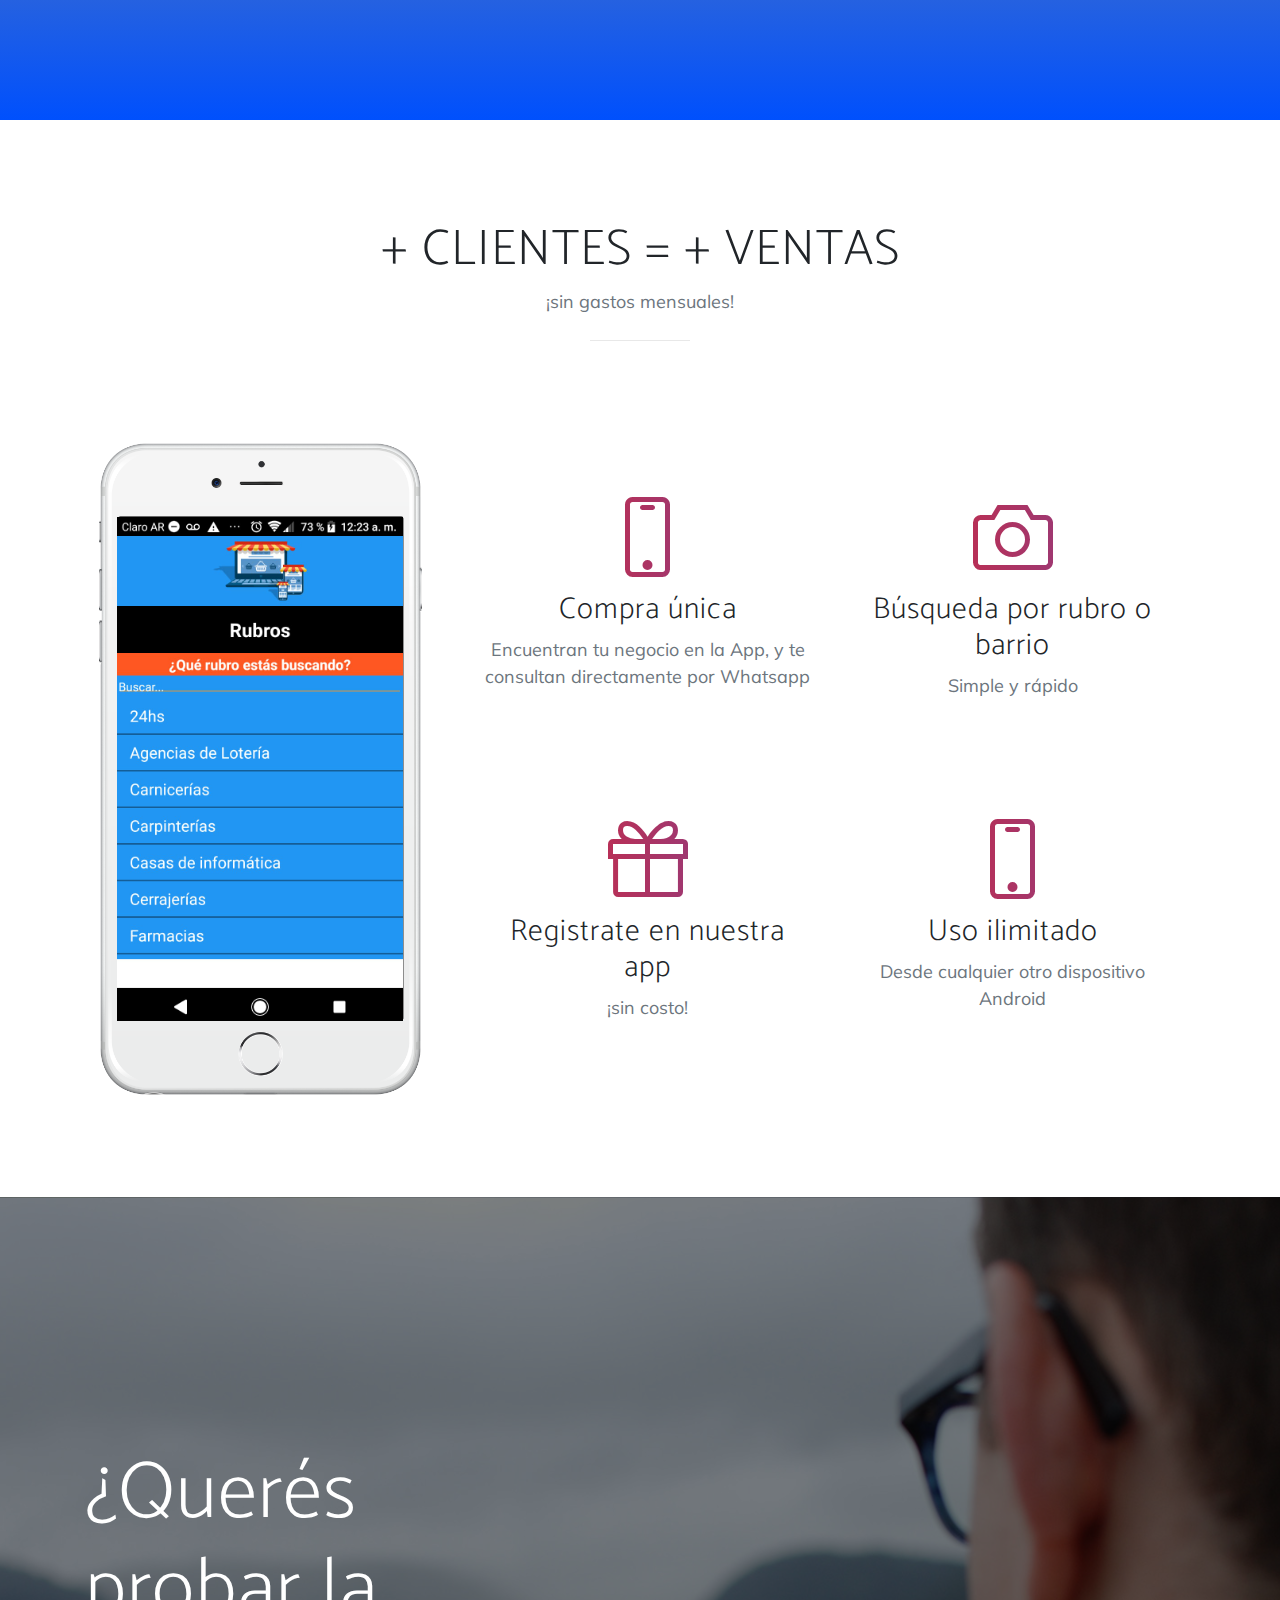
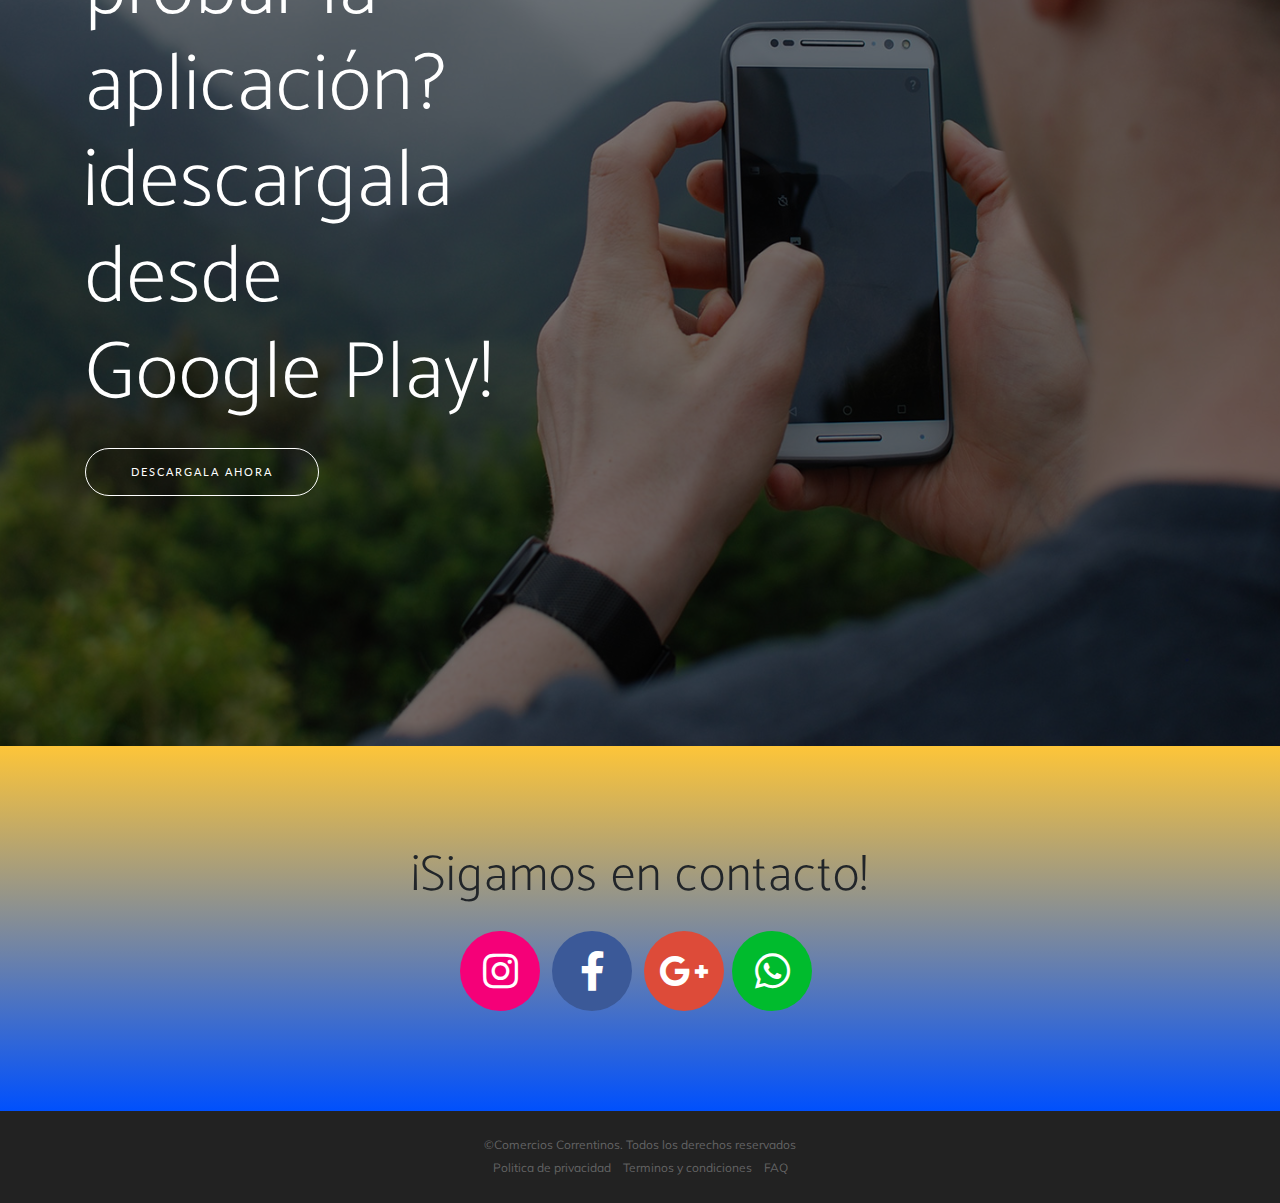
==== commit 0b6cbee1: "Update index.html" ====
--- a/index.html
+++ b/index.html
@@ -61,7 +61,7 @@
         <div class="col-lg-7 my-auto">
           <div class="header-content mx-auto">
             <h1 class="mb-5">Aumentá el público de tu comercio sumandote a nuestra App</h1>
-            <a href="https://play.google.com/store/apps/details?id=io.kodular.delgadolaureano.Controlbarriles_DEMO&hl=es-419" class="btn btn-outline btn-xl js-scroll-trigger">¡Descargala ahora!</a>
+            <a href="https://play.google.com/store/apps/details?id=com.comercioscorrentinos" class="btn btn-outline btn-xl js-scroll-trigger">¡Descargala ahora!</a>
           </div>
         </div>
         <div class="col-lg-5 my-auto">
@@ -89,8 +89,9 @@
         <div class="col-md-8 mx-auto">
           <h2 class="section-heading">Clickeá y descargala</h2>
           <p>¡Sumate a la familia de Comercios Correntinos!</p>
+          <iframe width="560" height="315" src="https://www.youtube.com/embed/rKbPIDubTek" frameborder="0" allow="accelerometer; autoplay; clipboard-write; encrypted-media; gyroscope; picture-in-picture" allowfullscreen></iframe>
           <div class="badges">
-            <a class="badge-link" href="https://play.google.com/store/apps/details?id=io.kodular.delgadolaureano.Controlbarriles_DEMO&hl=es-419"><img src="img/google-play-badge.svg" alt=""></a>
+            <a class="badge-link" href="https://play.google.com/store/apps/details?id=com.comercioscorrentinos"><img src="img/google-play-badge.svg" alt=""></a>
           </div>
         </div>
       </div>
@@ -165,7 +166,7 @@
     <div class="cta-content">
       <div class="container">
         <h2>¿Querés probar la aplicación?<br>¡descargala desde Google Play!</h2>
-        <a href="https://api.whatsapp.com/send?phone=5492235914107&text=Hola!%20Quisiera%20comenzar%20con%20el%20pediodo%20de%20prueba%20gratuito%20de%20la%20App%20Tracker%20de%20Barriles" class="btn btn-outline btn-xl js-scroll-trigger">Descargala ahora</a>
+        <a href="https://play.google.com/store/apps/details?id=com.comercioscorrentinos" class="btn btn-outline btn-xl js-scroll-trigger">Descargala ahora</a>
       </div>
     </div>
     <div class="overlay"></div>
@@ -176,21 +177,21 @@
       <h2>¡Sigamos en contacto!</h2>
       <ul class="list-inline list-social">
         <li class="list-inline-item social-twitter">
-          <a href="https://instagram.com/lombokcerveza?igshid=iokoqyl938g8">
+          <a href="https://www.instagram.com/comercios_correntinos/?hl=es-la">
             <i class="fab fa-instagram"></i>
           </a>
         </li>
         <li class="list-inline-item social-facebook">
-          <a href="http://www.facebook.com/lombokcerveza">
+          <a href="http://www.facebook.com/comercioscorrentinos">
             <i class="fab fa-facebook-f"></i>
           </a>
         </li>
         <li class="list-inline-item social-google-plus">
-          <a href="mailto:cervezalomboks@gmail.com">
+          <a href="mailto:appcomercioscorrentinos@gmail.com">
             <i class="fab fa-google-plus-g"></i>
                       </a>
                       <li class="list-inline-item social-whatsapp">
-          <a href="http://wa.me/5492235914107">
+          <a href="http://wa.me/5493794823639">
             <i class="fab fa-whatsapp"></i>
         </li>
           </a>
